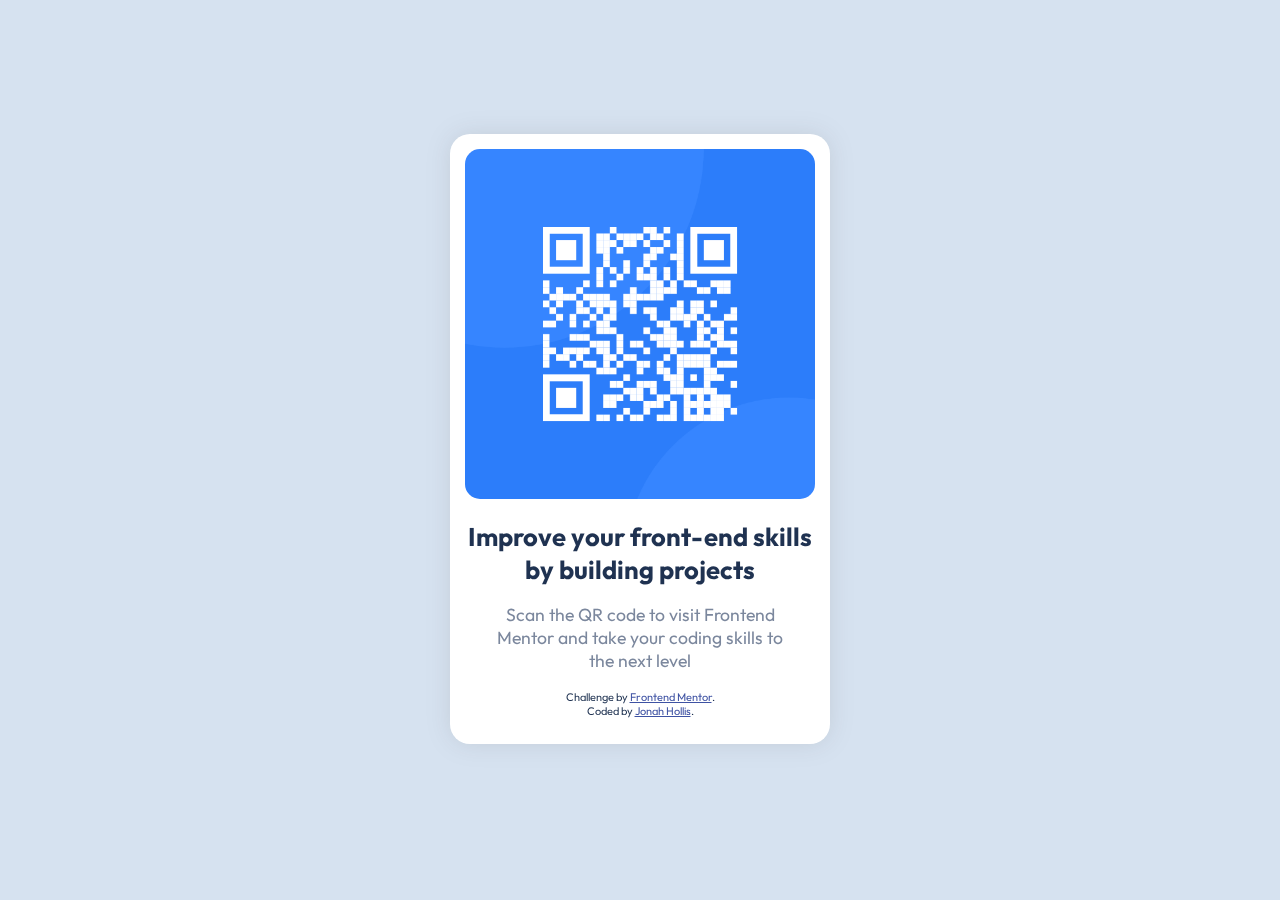
==== qr-code-component-main/index.html @ 7dd7bdf1 "adding first project files" ====
<!DOCTYPE html>
<html lang="en">
<head>
  <meta charset="UTF-8">
  <meta name="viewport" content="width=device-width, initial-scale=1.0"> <!-- displays site properly based on user's device -->

  <link rel="icon" type="image/png" sizes="32x32" href="./images/favicon-32x32.png">
  
  <title>Frontend Mentor | QR code component</title>

  <link rel="icon" type="images/favicon-32x32" href="/images/favicon-32x32.jpg">
  <link rel="preconnect" href="https://fonts.googleapis.com">
  <link rel="preconnect" href="https://fonts.gstatic.com" crossorigin>
  <link href="https://fonts.googleapis.com/css2?family=Outfit:wght@200;400;500;600;700&display=swap" rel="stylesheet">

  <!-- external CSS link -->
  <link rel="stylesheet" href="style.css">
</head>
<body>
  <article>
    <img src="images/image-qr-code.png">
    <h1>
      Improve your front-end skills by building projects
    </h1>
    <p>
      Scan the QR code to visit Frontend Mentor and take your coding skills to the next level
    </p>
    
    <div class="attribution">
      <ul>
        <li>
          <span>
            Challenge by <a href="https://www.frontendmentor.io?ref=challenge" target="_blank">Frontend Mentor</a>.
          </span> 
        </li>
        <li>
          <span>
            Coded by <a href="#">Jonah Hollis</a>.
          </span>
        </li>
      </ul>
    </div>
  </article>
</body>
</html>
---- qr-code-component-main/style.css ----
/* Responsive Example */

 * {
    box-sizing: border-box;
}  

h1 {
    font-size: 1.6em;
    color: hsl(218, 44%, 22%);
    font-weight: 700;
}

p {
    font-size: 1.1em;
    color: hsl(220, 15%, 55%);
    font-weight: 400;
}

 span {
    color: hsl(218, 44%, 22%);
    font-weight: 400;
} 

body {
    display: grid;
    place-items: center;
    align-items: center;
    justify-items: center;
    background-color: hsl(212, 45%, 89%);
    font-family: 'Outfit', sans-serif;

}

img{
    max-width:100%;
    max-height:100%;
    border-radius: 15px;
}

.attribution { font-size: 11px; text-align: center; }
.attribution a { color: hsl(228, 45%, 44%); }

div.attribution ul {
    list-style-type: none;
    padding-left: 0px;
}

article {
    margin-top: 10%;
    max-width: 30%;
    text-align: center; 
    padding: 15px;
    border-radius: 20px;
    background-color: hsl(0, 0%, 100%);
    filter: drop-shadow(0 0 0.75rem rgba(37, 31, 33, 0.100));
}

article p {
    padding-left: 5%;
    padding-right: 5%;
}
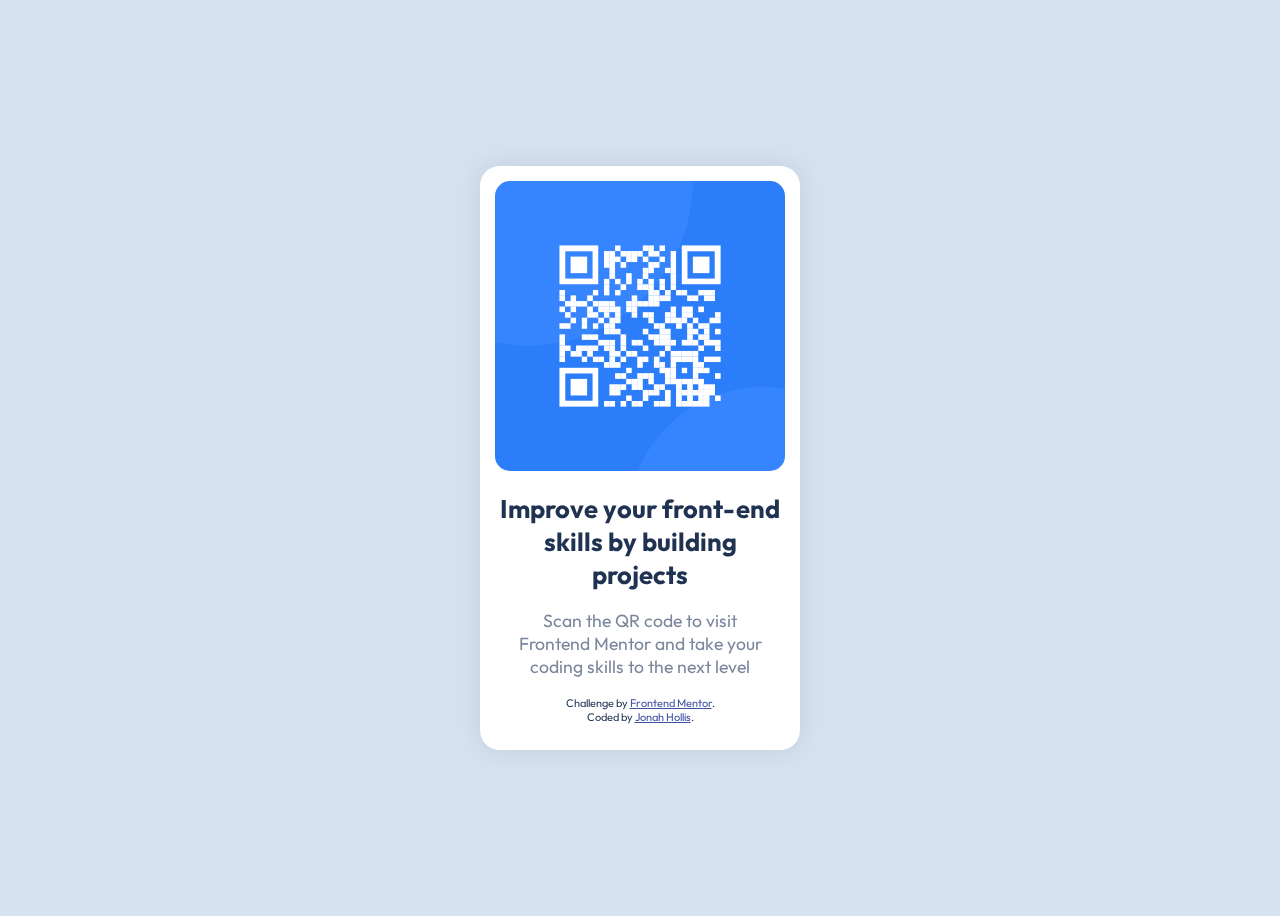
==== commit f97d20be: "adjusting width coding and adding alt tags" ====
--- a/qr-code-component-main/index.html
+++ b/qr-code-component-main/index.html
@@ -17,29 +17,32 @@
   <link rel="stylesheet" href="style.css">
 </head>
 <body>
-  <article>
-    <img src="images/image-qr-code.png">
-    <h1>
-      Improve your front-end skills by building projects
-    </h1>
-    <p>
-      Scan the QR code to visit Frontend Mentor and take your coding skills to the next level
-    </p>
-    
-    <div class="attribution">
-      <ul>
-        <li>
-          <span>
-            Challenge by <a href="https://www.frontendmentor.io?ref=challenge" target="_blank">Frontend Mentor</a>.
-          </span> 
-        </li>
-        <li>
-          <span>
-            Coded by <a href="#">Jonah Hollis</a>.
-          </span>
-        </li>
-      </ul>
-    </div>
-  </article>
+  <main>
+    <article>
+      <img src="images/image-qr-code.png" alt="qr code image">
+      <h1>
+        Improve your front-end skills by building projects
+      </h1>
+      <p>
+        Scan the QR code to visit Frontend Mentor and take your coding skills to the next level
+      </p>
+      
+      <div class="attribution">
+        <ul>
+          <li>
+            <span>
+              Challenge by <a href="https://www.frontendmentor.io?ref=challenge" target="_blank">Frontend Mentor</a>.
+            </span> 
+          </li>
+          <li>
+            <span>
+              Coded by <a href="#">Jonah Hollis</a>.
+            </span>
+          </li>
+        </ul>
+      </div>
+    </article>
+
+  </main>
 </body>
 </html>--- a/qr-code-component-main/style.css
+++ b/qr-code-component-main/style.css
@@ -23,12 +23,21 @@
 } 
 
 body {
+    min-height: 100vh;
     display: grid;
-    place-items: center;
-    align-items: center;
+    place-content: center;
+/*     place-items: center;
+    align-items: center;  */
     justify-items: center;
     background-color: hsl(212, 45%, 89%);
     font-family: 'Outfit', sans-serif;
+
+}
+
+main {
+/*     margin-top: 10%;
+    max-width: 30%; */
+    max-width: 20rem;
 
 }
 
@@ -47,8 +56,8 @@
 }
 
 article {
-    margin-top: 10%;
-    max-width: 30%;
+/*     margin-top: 10%;
+    max-width: 30%; */
     text-align: center; 
     padding: 15px;
     border-radius: 20px;
